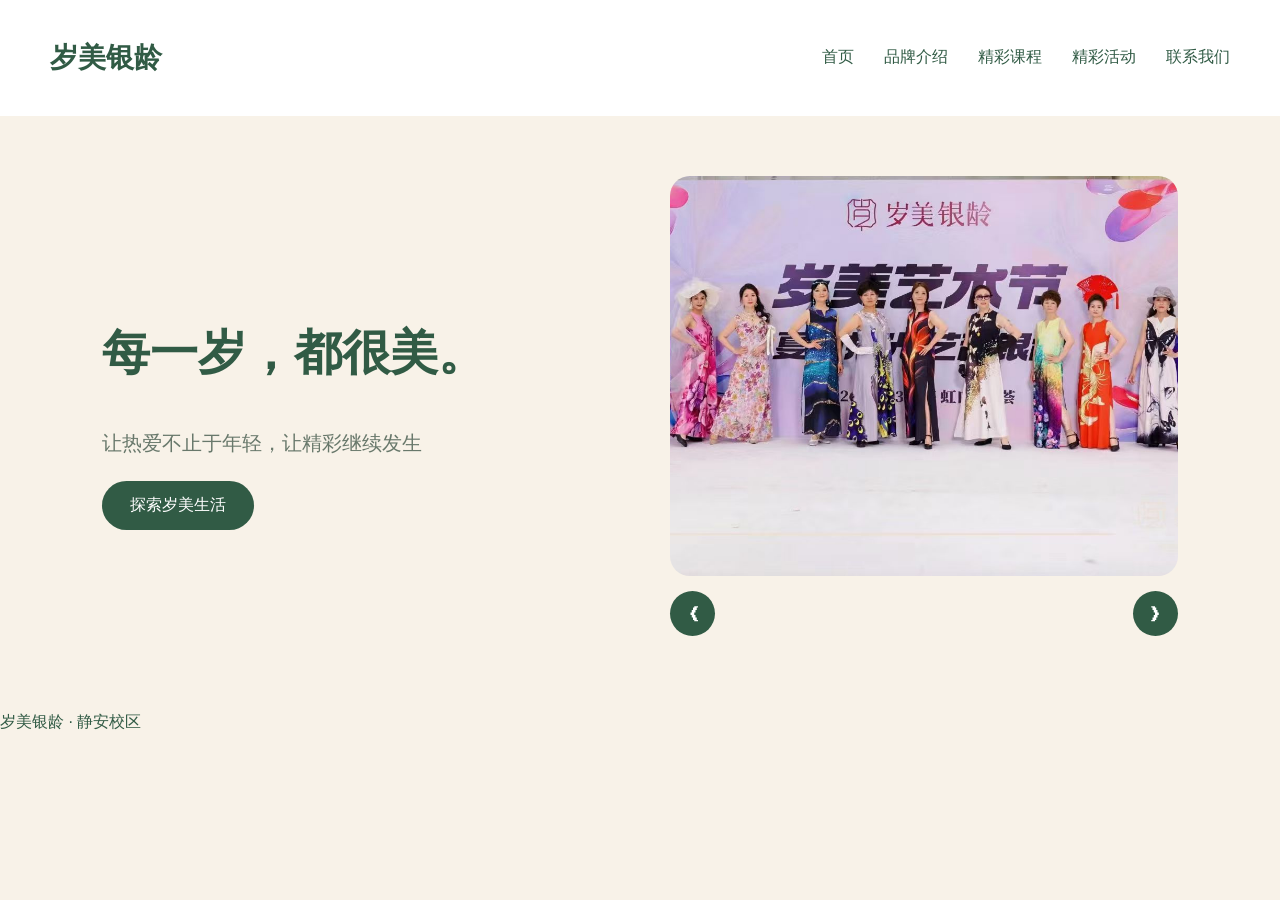
==== index.html @ 3d0f1f3f "suimei1" ====
<!DOCTYPE html>
<html lang="zh-CN">
<head>
    <meta charset="UTF-8">
    <meta name="viewport" content="width=device-width, initial-scale=1.0">
    <link rel="stylesheet" href="style.css">
    <title>岁美银龄 | 每一岁都很美</title>
</head>
<body>
    
    <header>
        <h1>岁美银龄</h1>
        <nav>
            <a href="index.html">首页</a>
            <a href="#">品牌介绍</a>
            <a href="#">精彩课程</a>
            <a href="#">精彩活动</a>
            <a href="#">联系我们</a>
        </nav>
    </header>

    <main>
        <section class="hero">
            <div class="hero-text">
                <h2>每一岁，都很美。</h2>
                <p>让热爱不止于年轻，让精彩继续发生</p>
                <a href="#" class="hero-button">探索岁美生活</a>
            </div>
            
            <div class="hero-image">
                <img id="slideshow" src="images/suimei1.jpg" alt="岁美银龄精彩活动">
                <div class="slide-controls">
                    <button id="prevBtn">❮</button>
                    <button id="nextBtn">❯</button>
                </div>
            </div>

        </section>
    </main>

    <footer>
        <p>岁美银龄 · 静安校区</p>
    </footer>
    
    <script src="script.js"></script>
</body>
</html>
---- style.css ----
body {
    margin: 0;
    font-family: Arial, sans-serif;
    background-color: #f8f2e8;
    color: #315b45;
}

header {
    /* h1 and nav 横向排列*/
    display: flex;
    /*让entity靠左右两端 -center就会居中*/
    justify-content: space-between;
    /*垂直方向中心对齐*/
    align-items: center;
    padding: 20px 50px;
    background-color: #ffffff;
}

/*header 里 h1的格式*/
header h1 {
    font-size: 28px;
    color: #315b45;
}

/*横向排列 间隔30px*/
nav {
    display: flex;
    gap: 30px;
}

/*nav 里所有a*/
nav a {
    /*去掉下划线*/
    text-decoration: none;
    color: #315b45;
    font-size: 16px;
}

/*鼠标悬停 放上去变成金色*/
nav a:hover {
    color: #c49a55;
}

/* ===== Main 主体区域 ===== */
main {
    padding: 60px 8%;
}

/* ===== 左右两栏布局 ===== */
.hero {
    display: flex;
    align-items: center;
    justify-content: space-between;
    gap: 60px;
}

/* ===== 左边文字区域 ===== */
.hero-text {
    flex: 1;
}

.hero-text h2 {
    font-size: 48px;
    color: #315b45;
}

.hero-text p {
    font-size: 20px;
    color: #68786b;
    line-height: 1.8;
}

/* ===== 右边图片区域 ===== */
.hero-image {
    flex: 1;
}

.hero-image img {
    width: 100%;
    height: 400px;
    object-fit: cover;
    border-radius: 20px;
    display: block;
}

/* ===== 按钮 ===== */
.hero-button {
    display: inline-block;
    padding: 14px 28px;
    background-color: #315b45;
    color: white;
    text-decoration: none;
    border-radius: 30px;
}


.hero-button:hover {
    background-color: #c49a55;
    transform: translateY(-3px);
}

@media (max-width: 768px) {
    .hero {
        flex-direction: column;
    }

    .hero-text h2 {
        font-size: 34px;
    }
}

/* 图片轮播按钮 */
.slide-controls {
    display: flex;
    justify-content: space-between;
    margin-top: 15px;
}

.slide-controls button {
    width: 45px;
    height: 45px;
    border: none;
    border-radius: 50%;
    background-color: #315b45;
    color: white;
    font-size: 20px;
    /*鼠标变成小手*/
    cursor: pointer;
}
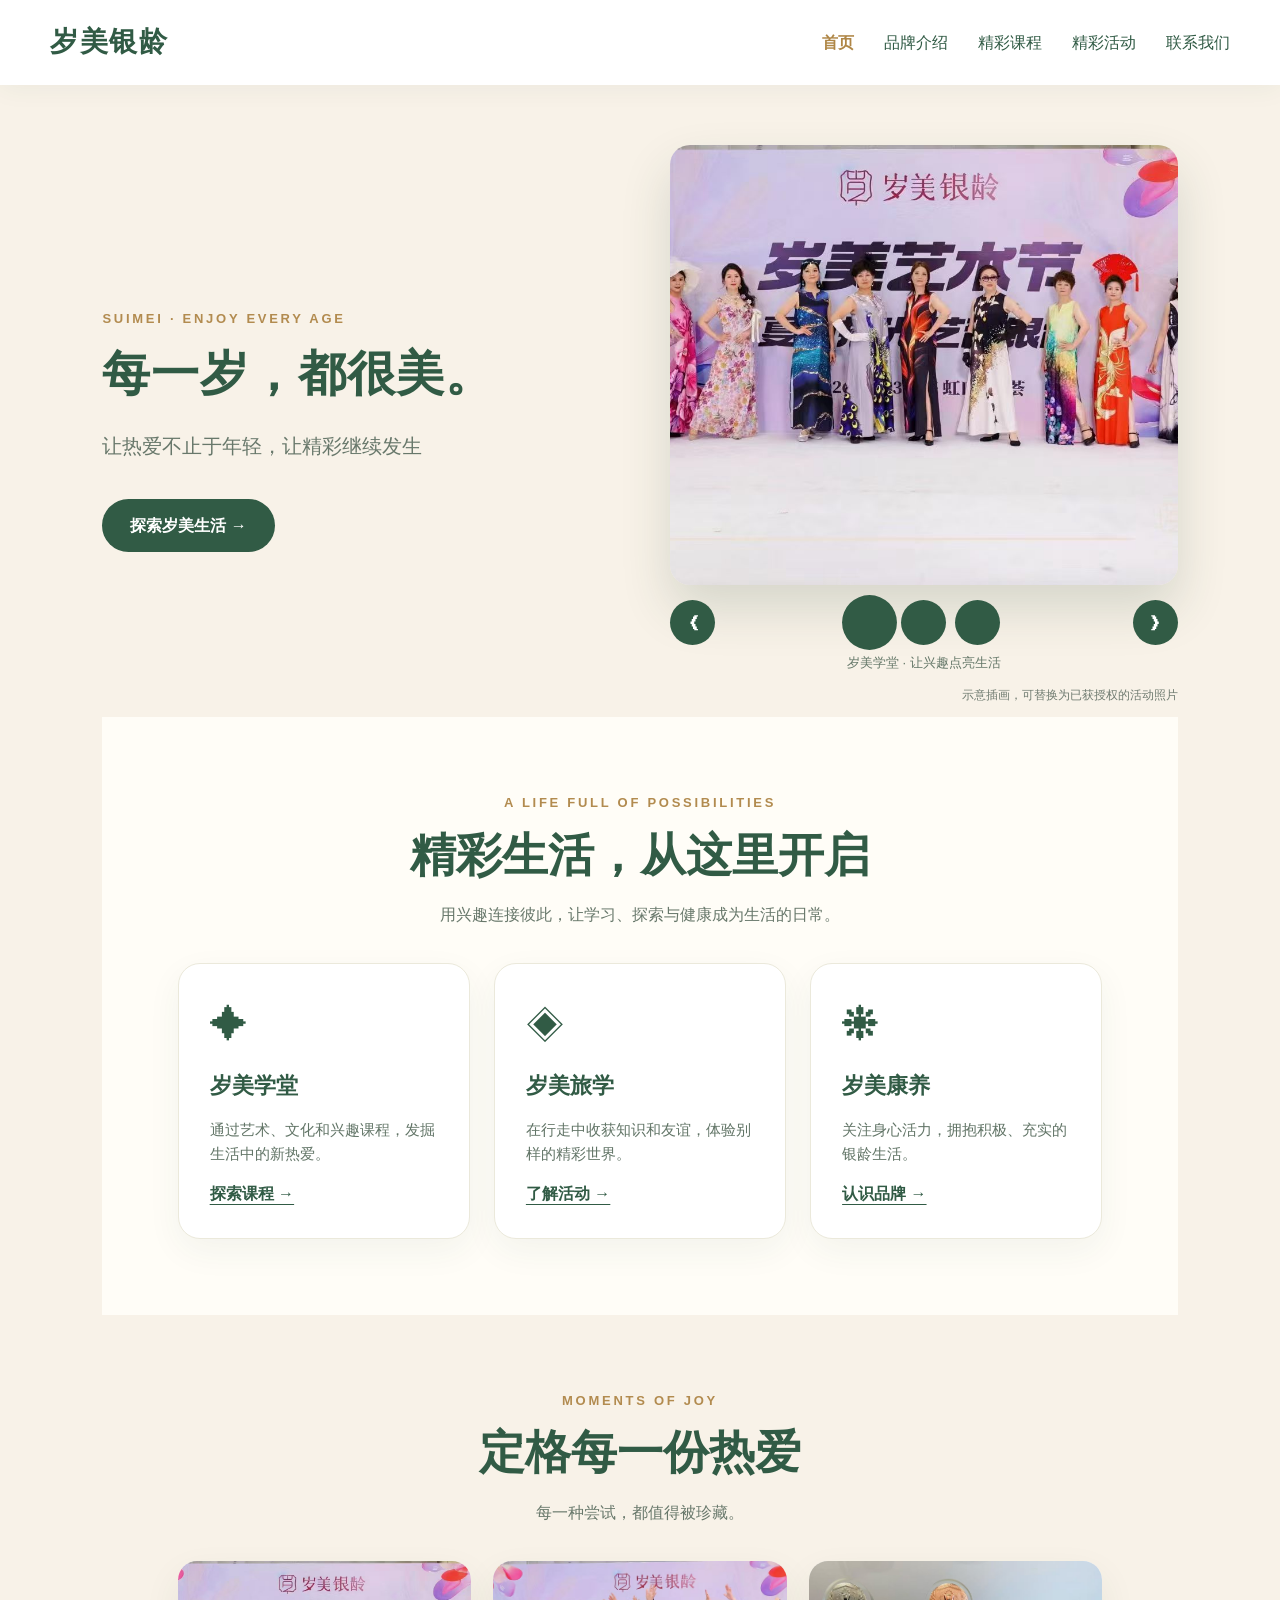
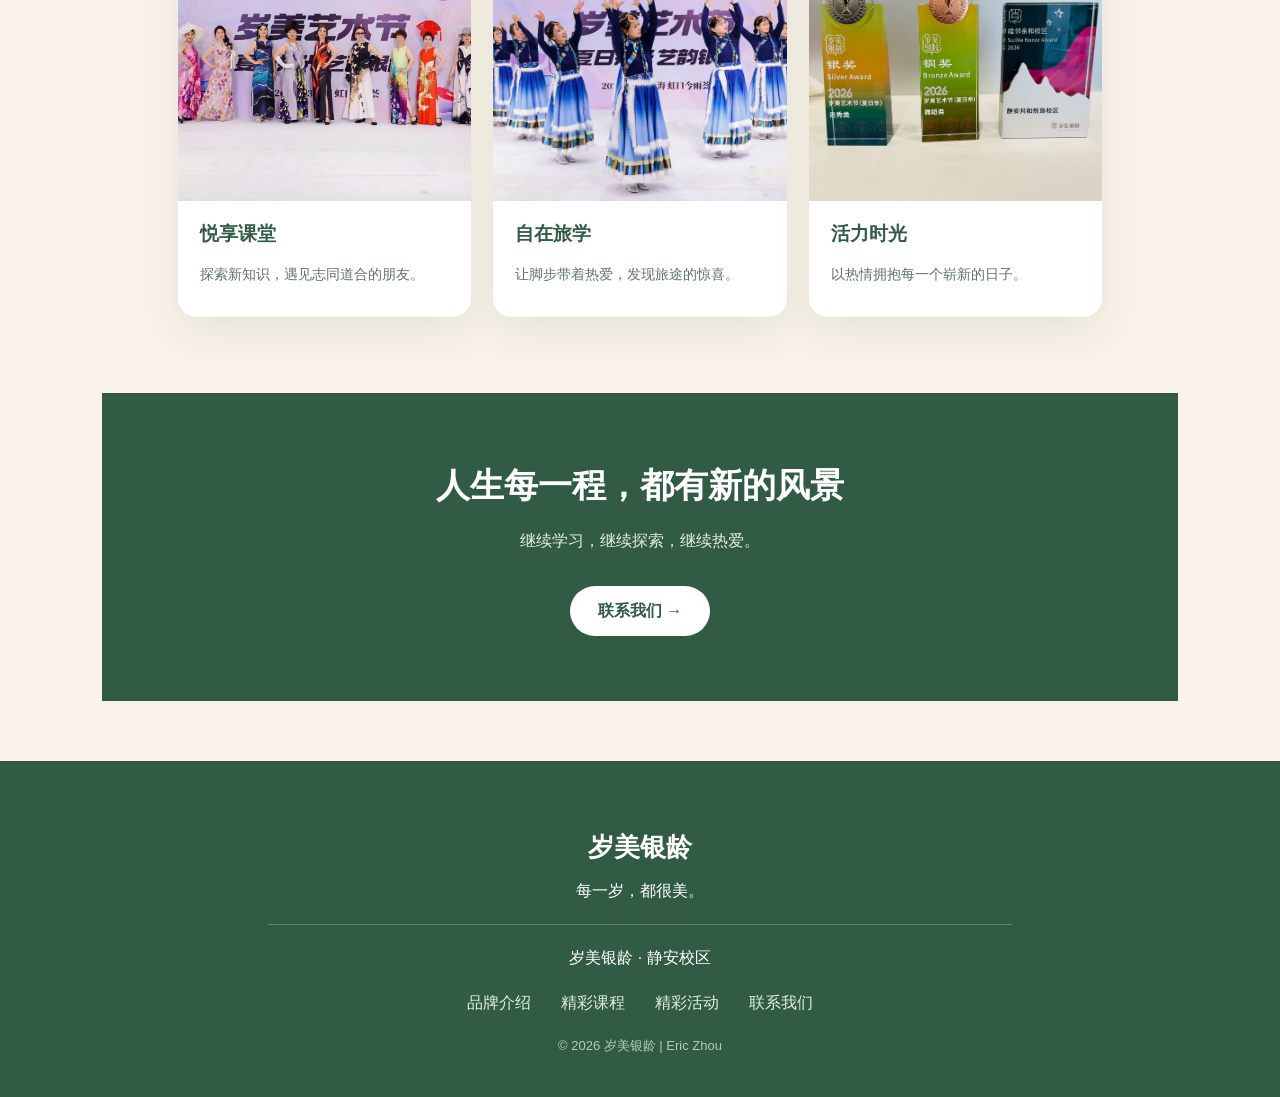
==== commit 1ebd2a35: "Done" ====
--- a/index.html
+++ b/index.html
@@ -11,35 +11,69 @@
     <header>
         <h1>岁美银龄</h1>
         <nav>
-            <a href="index.html">首页</a>
-            <a href="#">品牌介绍</a>
-            <a href="#">精彩课程</a>
-            <a href="#">精彩活动</a>
-            <a href="#">联系我们</a>
+            <a href="index.html" aria-current="page">首页</a>
+            <a href="about.html">品牌介绍</a>
+            <a href="courses.html">精彩课程</a>
+            <a href="activities.html">精彩活动</a>
+            <a href="contact.html">联系我们</a>
         </nav>
     </header>
 
     <main>
         <section class="hero">
             <div class="hero-text">
+                <div class="eyebrow">SUIMEI · ENJOY EVERY AGE</div>
                 <h2>每一岁，都很美。</h2>
                 <p>让热爱不止于年轻，让精彩继续发生</p>
-                <a href="#" class="hero-button">探索岁美生活</a>
+                <a href="about.html" class="hero-button">探索岁美生活 →</a>
             </div>
             
             <div class="hero-image">
                 <img id="slideshow" src="images/suimei1.jpg" alt="岁美银龄精彩活动">
                 <div class="slide-controls">
-                    <button id="prevBtn">❮</button>
-                    <button id="nextBtn">❯</button>
+                    <button id="prevBtn" type="button" aria-label="上一张图片">❮</button>
+                    <div class="slide-dots" id="slideDots" aria-label="图片切换"></div>
+                    <button id="nextBtn" type="button" aria-label="下一张图片">❯</button>
                 </div>
+                <p class="slide-caption" id="slideCaption">岁美学堂 · 让兴趣点亮生活</p>
+                <p class="illustration-note">示意插画，可替换为已获授权的活动照片</p>
             </div>
 
         </section>
+        <section class="section section-alt" id="services">
+            <div class="container">
+                <div class="section-heading">
+                    <div class="eyebrow">A LIFE FULL OF POSSIBILITIES</div>
+                    <h2>精彩生活，从这里开启</h2>
+                    <p>用兴趣连接彼此，让学习、探索与健康成为生活的日常。</p>
+                </div>
+                <div class="card-grid">
+                    <article class="feature-card"><div class="card-icon">✦</div><h3>岁美学堂</h3><p>通过艺术、文化和兴趣课程，发掘生活中的新热爱。</p><a href="courses.html">探索课程 →</a></article>
+                    <article class="feature-card"><div class="card-icon">◈</div><h3>岁美旅学</h3><p>在行走中收获知识和友谊，体验别样的精彩世界。</p><a href="activities.html">了解活动 →</a></article>
+                    <article class="feature-card"><div class="card-icon">❋</div><h3>岁美康养</h3><p>关注身心活力，拥抱积极、充实的银龄生活。</p><a href="about.html">认识品牌 →</a></article>
+                </div>
+            </div>
+        </section>
+        <section class="section">
+            <div class="container">
+                <div class="section-heading"><div class="eyebrow">MOMENTS OF JOY</div><h2>定格每一份热爱</h2><p>每一种尝试，都值得被珍藏。</p></div>
+                <div class="photo-grid">
+                    <article class="photo-card"><img src="images/suimei1.jpg" alt="兴趣学习主题示意插画"><div class="photo-body"><h3>悦享课堂</h3><p>探索新知识，遇见志同道合的朋友。</p></div></article>
+                    <article class="photo-card"><img src="images/suimei2.jpg" alt="旅学体验主题示意插画"><div class="photo-body"><h3>自在旅学</h3><p>让脚步带着热爱，发现旅途的惊喜。</p></div></article>
+                    <article class="photo-card"><img src="images/suimei3.jpg" alt="健康生活主题示意插画"><div class="photo-body"><h3>活力时光</h3><p>以热情拥抱每一个崭新的日子。</p></div></article>
+                </div>
+            </div>
+        </section>
+        <section class="cta"><div class="container"><h2>人生每一程，都有新的风景</h2><p>继续学习，继续探索，继续热爱。</p><a href="contact.html">联系我们 →</a></div></section>
     </main>
 
     <footer>
+        <h3>岁美银龄</h3>
+        <p>每一岁，都很美。</p>
+        <hr>
         <p>岁美银龄 · 静安校区</p>
+        <div class="footer-links"><a href="about.html">品牌介绍</a><a href="courses.html">精彩课程</a><a href="activities.html">精彩活动</a><a href="contact.html">联系我们</a></div>
+        <small>© 2026 岁美银龄 | Eric Zhou</small>
     </footer>
     
     <script src="script.js"></script>
--- a/style.css
+++ b/style.css
@@ -126,4 +126,142 @@
     font-size: 20px;
     /*鼠标变成小手*/
     cursor: pointer;
-}+}
+
+/* ===== Footer 页脚 ===== */
+footer {
+    background-color: #315b45;
+    color: white;
+    text-align: center;
+    padding: 40px 20px;
+}
+
+/* 页脚标题 */
+footer h3 {
+    font-size: 26px;
+    margin-bottom: 10px;
+}
+
+/* 页脚段落 */
+footer p {
+    font-size: 16px;
+    margin: 10px 0;
+}
+
+/* 分隔线 */
+footer hr {
+    width: 60%;
+    border: none;
+    border-top: 1px solid #668272;
+    margin: 20px auto;
+}
+
+/* 版权信息 */
+footer small {
+    font-size: 13px;
+    color: #b5c9bc;
+}
+
+/* ===== 新增：全站统一细节（保留原来的练习代码） ===== */
+* { box-sizing: border-box; }
+html { scroll-behavior: smooth; }
+body { line-height: 1.6; }
+button, input, textarea { font: inherit; }
+a { -webkit-tap-highlight-color: transparent; }
+header { position: relative; z-index: 5; box-shadow: 0 3px 25px rgba(42,78,56,.06); }
+header h1 { margin: 0; letter-spacing: .06em; white-space: nowrap; }
+nav { align-items: center; flex-wrap: wrap; }
+nav a { transition: color .25s ease; }
+nav a[aria-current="page"] { color: #af8646; font-weight: 700; }
+.hero { max-width: 1330px; margin: 0 auto; min-height: 570px; }
+.hero-text { min-width: 0; }
+.hero-text h2 { line-height: 1.2; letter-spacing: .02em; margin: 15px 0 25px; }
+.hero-text p { max-width: 540px; }
+.eyebrow { letter-spacing: .21em; font-size: 13px; font-weight: bold; color: #b28b4f; }
+.hero-image { min-width: 0; }
+.hero-image img { height: 440px; box-shadow: 0 24px 50px rgba(35,69,50,.16); }
+.hero-button { font-weight: 700; margin-top: 15px; transition: background .25s ease, transform .25s ease; }
+.hero-button:focus-visible, button:focus-visible, a:focus-visible { outline: 3px solid #c49a55; outline-offset: 4px; }
+.slide-controls { align-items: center; gap: 12px; }
+.slide-controls button { flex-shrink: 0; transition: background .25s,transform .25s; }
+.slide-controls button:hover { background: #c49a55; transform: translateY(-2px); }
+.slide-dots { display: flex; justify-content: center; align-items: center; gap: 9px; flex: 1; }
+.slide-dot { width: 9px; height: 9px; padding: 0; border: 0; border-radius: 50%; background: #b7c5b8; cursor: pointer; }
+.slide-dot.active { background: #315b45; transform: scale(1.22); }
+.slide-caption { text-align: center; color:#647768; font-size: 13px; margin: 8px 0 0; }
+.illustration-note { font-size: 12px; color: #6f7b70; text-align: right; }
+.container { width: min(1160px, 86%); margin: 0 auto; }
+.section { padding: 76px 0; }
+.section-heading { text-align: center; max-width: 740px; margin: 0 auto 35px; }
+.section-heading h2, .page-hero h2 { font-size: clamp(30px,4vw,46px); line-height: 1.3; margin: 12px 0 17px; }
+.section-heading p, .page-hero p { color: #68786b; }
+.section-alt { background: #fffdf7; }
+.card-grid { display: grid; grid-template-columns: repeat(3,minmax(0,1fr)); gap: 24px; }
+.feature-card { background: white; border: 1px solid #ebe9db; border-radius: 22px; padding: 31px; box-shadow: 0 12px 35px rgba(45,80,54,.055); transition: transform .25s, box-shadow .25s; }
+.feature-card:hover { transform: translateY(-5px); box-shadow: 0 22px 38px rgba(45,80,54,.1); }
+.feature-card h3 { font-size: 22px; margin: 12px 0; }
+.feature-card p { color: #627567; font-size: 15px; }
+.feature-card .card-icon { font-size: 38px; }
+.feature-card a { color:#315b45; text-underline-offset: 5px; font-weight: 700; }
+.page-hero { padding: 85px 0 70px; text-align: center; background: radial-gradient(circle at 85% 15%,#e0e5cb 0%, transparent 35%),#f8f2e8; }
+.page-hero p { max-width: 700px; margin: 0 auto; }
+.story-box { padding: 36px; background: #f2f2e7; border-radius: 24px; }
+.story-box p { color: #56705e; }
+.photo-grid { display:grid; grid-template-columns:repeat(3,minmax(0,1fr)); gap:22px; }
+.photo-card { overflow:hidden; border-radius:19px; background:#fff; box-shadow:0 15px 36px rgba(46,78,54,.08); }
+.photo-card img { display:block; width:100%; height:240px; object-fit:cover; }
+.photo-card .photo-body { padding:18px 22px; }
+.photo-body h3 { margin:0 0 5px; }
+.photo-body p { font-size:14px; color:#617366; }
+.cta { background: #315b45; color:#fff; padding:65px 0; text-align:center; }
+.cta h2 { font-size:34px; margin:0 0 12px; }
+.cta p { color:#e4eee6; }
+.cta a { display:inline-block; background:#fff; color:#315b45; padding:12px 28px; border-radius:40px; font-weight:700; text-decoration:none; margin-top:16px; }
+.footer-links { display:flex; flex-wrap:wrap; justify-content:center; gap:12px 30px; margin:20px 0; }
+.footer-links a { color:#e2eee6; text-decoration:none; }
+footer small { display:block; }
+.contact-layout { display:grid; grid-template-columns:1fr 1fr; gap:35px; }
+.contact-layout .feature-card { height:100%; }
+.form-field { display:flex; flex-direction:column; gap:7px; margin-bottom:16px; }
+.form-field label { font-weight:700; }
+.form-field input, .form-field textarea { width:100%; padding:12px 14px; background:#fffcf7; border:1px solid #bbcdbf; border-radius:9px; color:#315b45; }
+.form-field textarea { min-height:125px; resize:vertical; }
+.form-button { border:0; border-radius:30px; padding:13px 26px; background:#315b45; color:white; cursor:pointer; }
+.form-notice { color:#68786b; font-size:13px; }
+@media (max-width:900px) {
+ header { padding:18px 5%; flex-direction:column; gap:18px; }
+ nav { justify-content:center; gap:12px 22px; }
+ main { padding:35px 5%; }
+ .hero { gap:35px; min-height:0; }
+ .card-grid, .photo-grid { grid-template-columns:repeat(2,minmax(0,1fr)); }
+ .contact-layout { grid-template-columns:1fr; }
+}
+@media (max-width:768px) {
+ .hero { align-items:stretch; }
+ .hero-image img { height:320px; }
+ .hero-text h2 { font-size:36px; }
+ .container { width:90%; }
+ .section { padding:52px 0; }
+ .card-grid, .photo-grid { grid-template-columns:1fr; }
+ .photo-card img { height:250px; }
+ .page-hero { padding:60px 0 50px; }
+ footer { padding:34px 15px; }
+}
+@media (prefers-reduced-motion: reduce) { *, *::before, *::after { scroll-behavior:auto !important; transition:none !important; } }
+
+/* ===== Contact 联系页面（左右卡片布局） ===== */
+.contact-main { padding: 0; }
+.contact-info h2, .contact-qr h2 { margin: 14px 0 24px; font-size: 28px; }
+.contact-detail { margin-top: 30px; }
+.contact-detail h3 { font-size: 20px; margin: 0 0 10px; }
+.contact-detail p { margin: 6px 0; font-size: 17px; }
+.contact-detail .detail-note { font-size: 14px; color: #819185; }
+.contact-qr > p { margin: -10px 0 25px; }
+.qr-container { display: flex; gap: 20px; }
+.qr-card { flex: 1; min-width: 0; background: #f8f2e8; border-radius: 16px; padding: 20px 12px; text-align: center; }
+.qr-card h3 { font-size: 21px; margin: 0 0 15px; }
+.qr-card img, .qr-placeholder { width: 100%; max-width: 180px; aspect-ratio: 1 / 1; margin: 0 auto; border-radius: 10px; }
+.qr-card img { display: block; object-fit: contain; background: white; }
+.qr-placeholder { border: 2px dashed #bbcdbf; background: white; color: #819185; font-size: 14px; align-items: center; justify-content: center; text-align: center; }
+.qr-card p { font-size: 14px; margin: 14px 0 0; }
+@media (max-width: 520px) { .qr-container { flex-direction: column; } }
